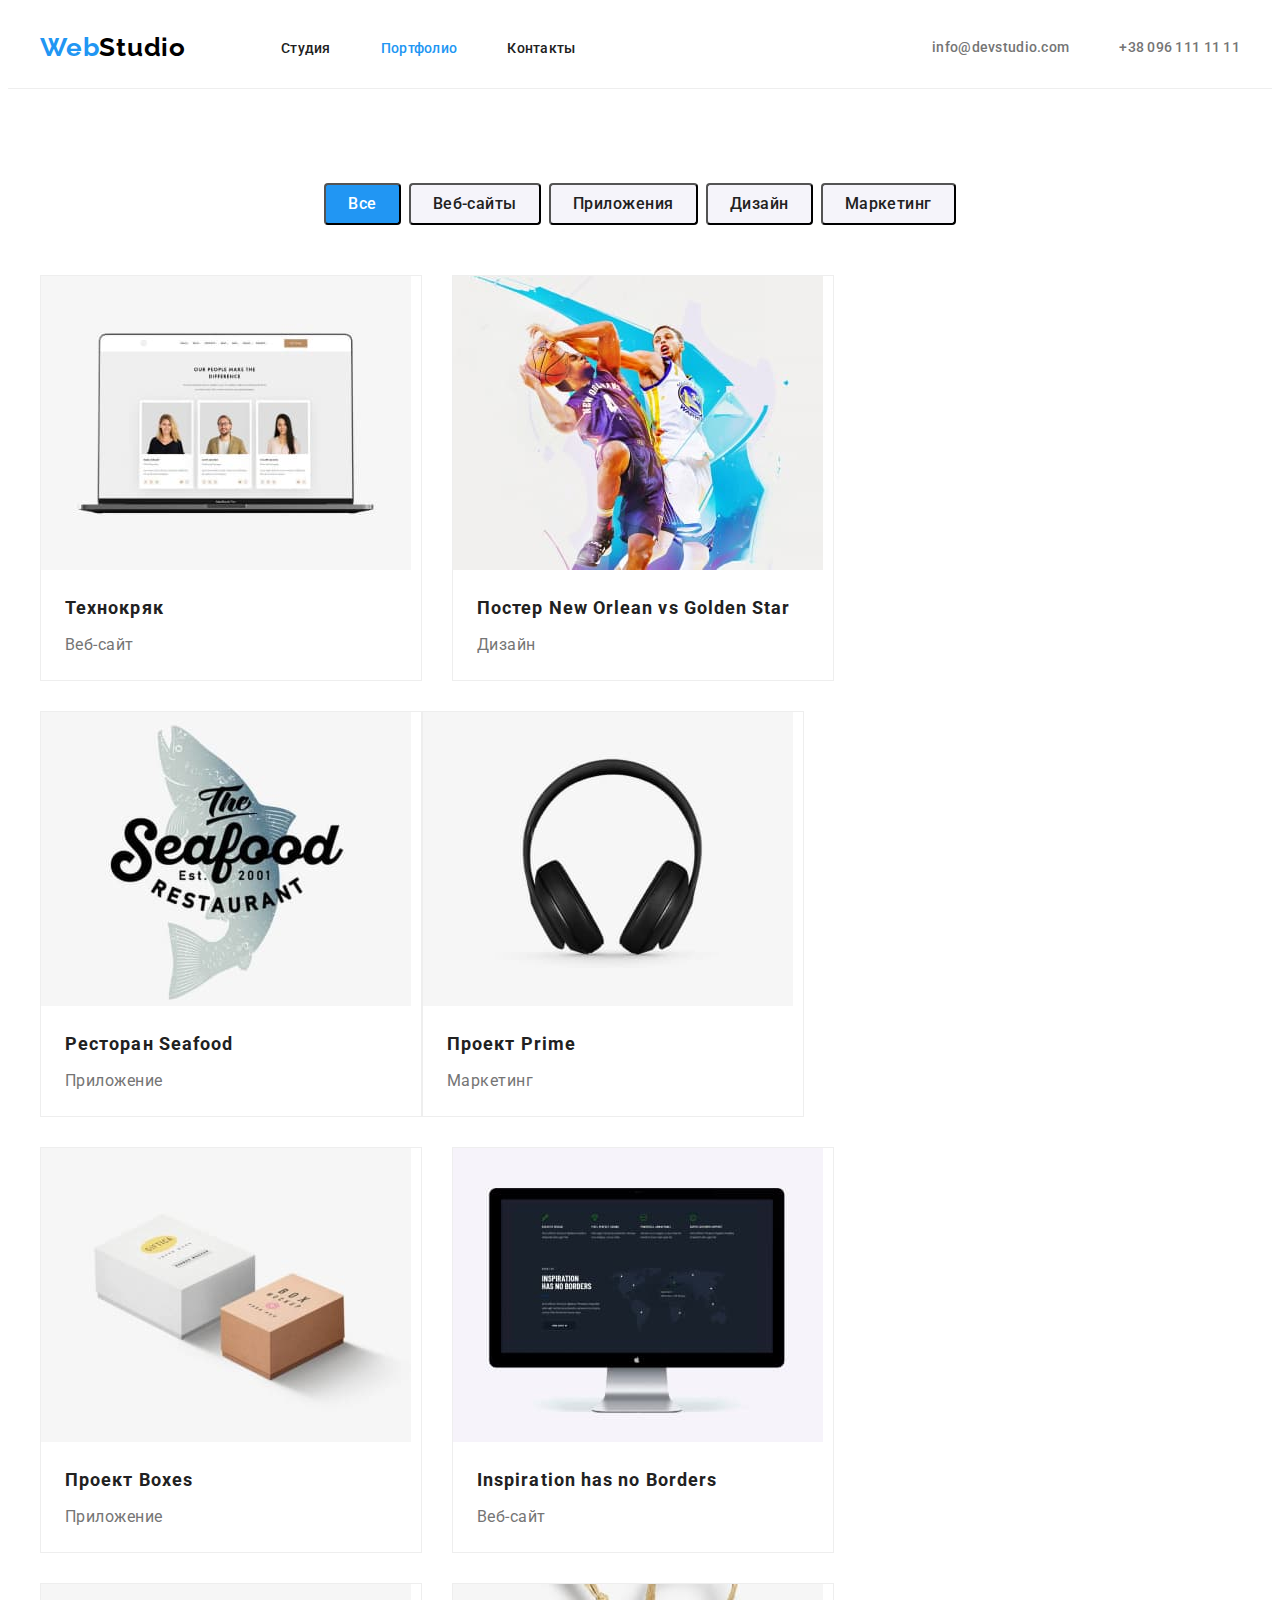
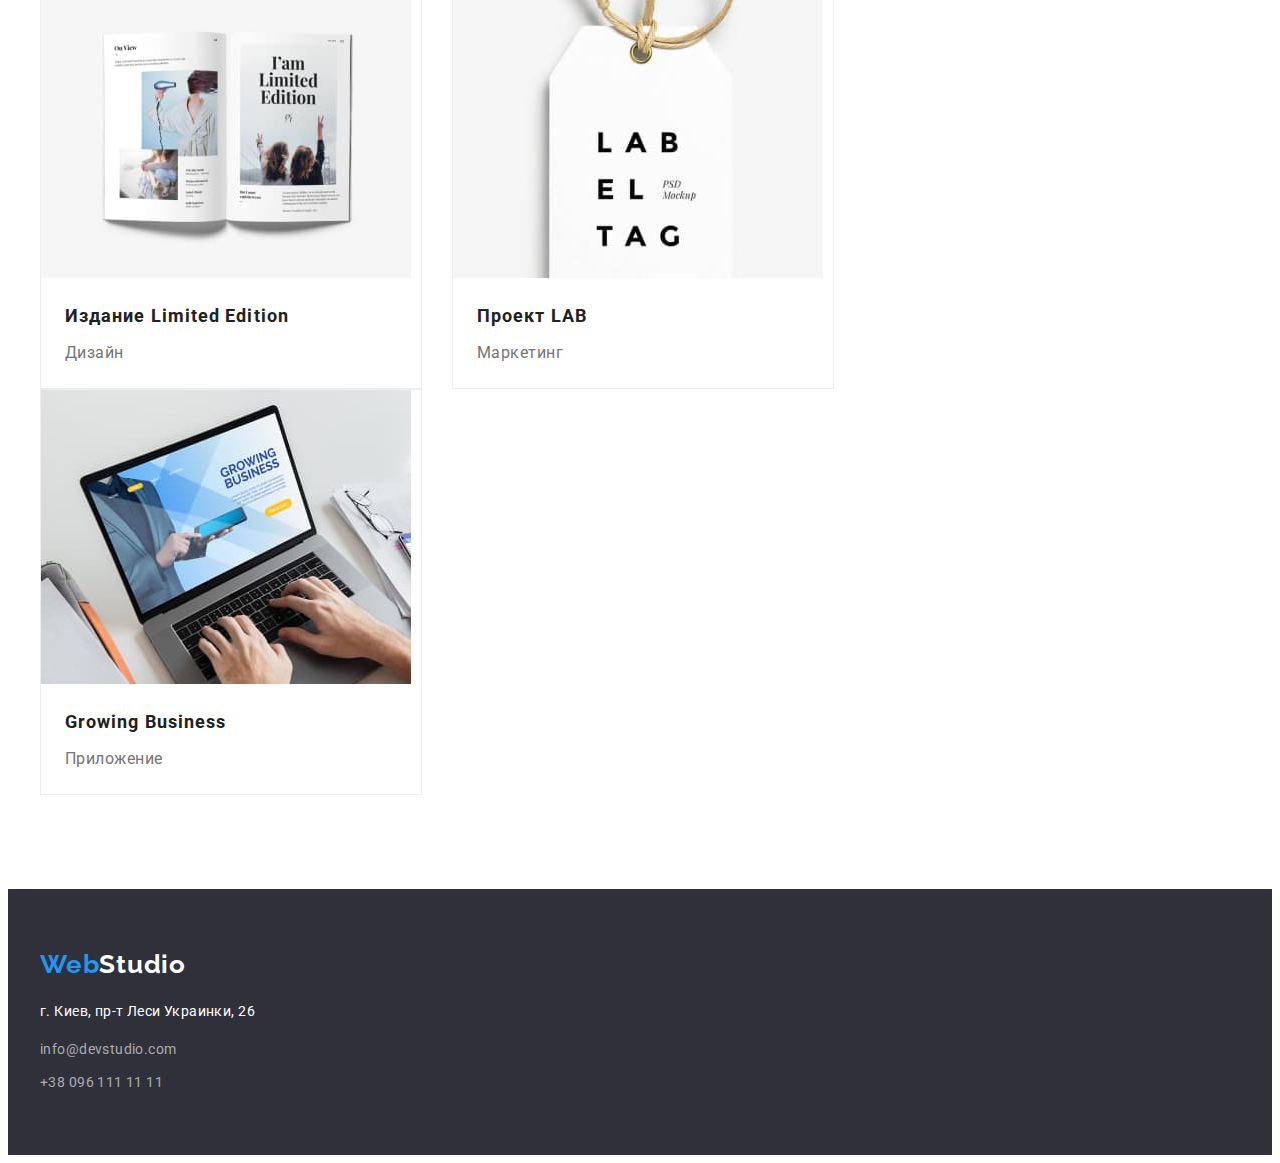
==== portfolio.html @ 924f4a83 "init from hw3" ====
<!DOCTYPE html>
<html lang="ru">
  <head>
    <meta charset="UTF-8" />
    <meta http-equiv="X-UA-Compatible" content="IE=edge" />
    <meta name="viewport" content="width=device-width, initial-scale=1.0" />
    <link rel="preconnect" href="https://fonts.googleapis.com" />
    <link rel="preconnect" href="https://fonts.gstatic.com" crossorigin />
    <link
      href="https://fonts.googleapis.com/css2?family=Raleway:wght@700&family=Roboto:wght@400;500;700;900&display=swap"
      rel="stylesheet"
    />
    <link
      rel="stylesheet"
      href="https://cdnjs.cloudflare.com/ajax/libs/modern-normalize/1.1.0/modern-normalize.min.css"
      integrity="sha512-wpPYUAdjBVSE4KJnH1VR1HeZfpl1ub8YT/NKx4PuQ5NmX2tKuGu6U/JRp5y+Y8XG2tV+wKQpNHVUX03MfMFn9Q=="
      crossorigin="anonymous"
      referrerpolicy="no-referrer"
    />

    <link rel="stylesheet" href="./css/styles.css" />
    <title>Работа 3</title>
  </head>

  <body>
    <header class="header">
      <div class="container header-nav">
        <a href="" class="webstudio-header"><span class="webstudio-accent">Web</span>Studio</a>
        <ul class="site-nav list">
          <li class="item"><a href="./index.html" class="link">Студия</a></li>
          <li class="item"><a href="" class="link current">Портфолио</a></li>
          <li class="item"><a href="" class="link">Контакты</a></li>
        </ul>
        <div class="auth-nav">
          <a class="auth-tel" href="mailto:info@devstudio.com">info@devstudio.com</a>
          <a class="auth-tel" href="tel:+380961111111">+38 096 111 11 11</a>
        </div>
      </div>
    </header>

    <main>
      <section class="section">
        <div class="container">
          <h2 class="visually-hidden">Фильтры</h2>
          <ul class="filters list">
            <li class="item"><button type="button" class="btn current">Все</button></li>
            <li class="item"><button type="button" class="btn">Веб-сайты</button></li>
            <li class="item"><button type="button" class="btn">Приложения</button></li>
            <li class="item"><button type="button" class="btn">Дизайн</button></li>
            <li class="item"><button type="button" class="btn">Маркетинг</button></li>
          </ul>

          <h2 class="visually-hidden">Проекты</h2>
          <ul class="projects list">
            <li class="item">
              <img src="./images/p-img1.jpg" width="370" alt="Проект 1" />
              <div class="project-data">
                <h3 class="title">Технокряк</h3>
                <p class="text">Веб-сайт</p>
              </div>
            </li>
            <li class="item">
              <img src="./images/p-img2.jpg" width="370" alt="Проект 2" />
              <div class="project-data">
                <h3 class="title">Постер <span lang="en">New Orlean vs Golden Star</span></h3>
                <p class="text">Дизайн</p>
              </div>
            </li>
            <li class="item">
              <img src="./images/p-img3.jpg" width="370" alt="Проект 3" />
              <div class="project-data">
                <h3 class="title">Ресторан <span lang="en">Seafood</span></h3>
                <p class="text">Приложение</p>
              </div>
            </li>
            <li class="item">
              <img src="./images/p-img4.jpg" width="370" alt="Проект 4" />
              <div class="project-data">
                <h3 class="title">Проект <span lang="en">Prime</span></h3>
                <p class="text">Маркетинг</p>
              </div>
            </li>
            <li class="item">
              <img src="./images/p-img5.jpg" width="370" alt="Проект 5" />
              <div class="project-data">
                <h3 class="title">Проект <span lang="en">Boxes</span></h3>
                <p class="text">Приложение</p>
              </div>
            </li>
            <li class="item">
              <img src="./images/p-img6.jpg" width="370" alt="Проект 6" />
              <div class="project-data">
                <h3 class="title" lang="en">Inspiration has no Borders</h3>
                <p class="text">Веб-сайт</p>
              </div>
            </li>
            <li class="item">
              <img src="./images/p-img7.jpg" width="370" alt="Проект 7" />
              <div class="project-data">
                <h3 class="title">Издание <span lang="en">Limited Edition</span></h3>
                <p class="text">Дизайн</p>
              </div>
            </li>
            <li class="item">
              <img src="./images/p-img8.jpg" width="370" alt="Проект 8" />
              <div class="project-data">
                <h3 class="title">Проект <span lang="en">LAB</span></h3>
                <p class="text">Маркетинг</p>
              </div>
            </li>
            <li class="item">
              <img src="./images/p-img9.jpg" width="370" alt="Проект 9" />
              <div class="project-data">
                <h3 class="title" lang="en">Growing Business</h3>
                <p class="text">Приложение</p>
              </div>
            </li>
          </ul>
        </div>
      </section>
    </main>

    <footer class="section footer">
      <div class="container">
        <a href="" class="webstudio-footer link"><span class="webstudio-accent">Web</span>Studio</a>
        <address>
          <p class="footer-address">г. Киев, пр-т Леси Украинки, 26</p>
          <a class="footer-tel" href="mailto:info@devstudio.com">info@devstudio.com</a>
          <a class="footer-tel" href="tel:+380961111111">+38 096 111 11 11</a>
        </address>
      </div>
    </footer>
  </body>
</html>
---- css/styles.css ----
:root {
  --main-color: #757575;
  --main-bg-color: #ffffff;
  --webstudio-header-color: #000000;
  --webstudio-footer-color: #ffffff;
  --accent-color: #2196f3;
  --title-color: #212121;
  --dark-bg-color: #2f303a;
  --hero-title-color: #ffffff;
  --btn-text-color: #ffffff;
  --btn-bg-color: #f5f4fa;
  --feature-title-color: #212121;
  --team-bg-color: #f5f4fa;
  --team-card-color: #ffffff;
  --footer-addr-color: #ffffff;
  --footer-tel-color: rgba(255, 255, 255, 0.6);
  --border-color: #eeeeee;
}

.visually-hidden {
  position: absolute;
  white-space: nowrap;
  width: 1px;
  height: 1px;
  overflow: hidden;
  border: 0;
  padding: 0;
  clip: rect(0 0 0 0);
  clip-path: inset(50%);
  margin: -1px;
}

body {
  font-family: 'Roboto', Tahoma, sans-serif;

  /* letter-spacing: -0.015em;
  font-size: 18px;
  line-height: 1.67; */

  /* Основной цвет - цвет абзацев */
  color: var(--main-color);
  /* Основной фон страницы */
  background-color: var(--main-bg-color);
}

/* Утилиты */

/* Убираем точки и паддинги у списков */
.list {
  padding: 0;
  margin: 0;
  list-style: none;
}

/* Контейнер */
.container {
  margin-left: auto;
  margin-right: auto;
  width: 1200px;
  padding-left: 15px;
  padding-right: 15px;
  /* outline: 2px solid tomato; */
}

img {
  display: block;
  max-width: 100%;
  height: auto;
}

/* ---------------------HEADER--------------------- */

.webstudio-header {
  padding-top: 24px;
  padding-bottom: 25px;

  font-family: 'Raleway', Tahoma, sans-serif;
  font-weight: 700;
  font-size: 26px;
  line-height: 1.19;
  letter-spacing: 0.03em;

  color: var(--webstudio-header-color);

  text-decoration: none;
}

.webstudio-accent {
  color: var(--accent-color);
}

.header {
  border-bottom: 1px solid var(--border-color);
}
.header-nav {
  display: flex;
  align-items: center;
}

.site-nav {
  display: flex;
  margin-left: 95px;
}

.site-nav .item + .item {
  margin-left: 50px;
}

.site-nav .link {
  padding-top: 32px;
  padding-bottom: 32px;

  font-weight: 500;
  font-size: 14px;
  line-height: 1.14;
  letter-spacing: 0.02em;

  color: var(--title-color);

  text-decoration: none;
}

.site-nav .link:hover,
.site-nav .link:focus {
  color: var(--accent-color);
}

.site-nav .link.current {
  color: var(--accent-color);
}

.auth-nav {
  display: flex;
  margin-left: auto;
}

.auth-nav .auth-tel + .auth-tel {
  margin-left: 50px;
}

.auth-tel {
  padding-top: 32px;
  padding-bottom: 32px;

  font-weight: 500;
  font-size: 14px;
  line-height: 1.14;
  letter-spacing: 0.02em;

  color: inherit;

  text-decoration: none;
}

.auth-tel:hover,
.auth-tel:focus {
  color: var(--accent-color);
}

/* ---------------------HERO--------------------- */

.hero {
  padding-top: 200px;
  padding-bottom: 200px;
  text-align: center;

  background-color: var(--dark-bg-color);
}

.hero-title {
  margin-top: 0;
  margin-bottom: 30px;

  font-weight: 900;
  font-size: 44px;
  line-height: 1.36;
  letter-spacing: 0.06em;
  text-transform: uppercase;

  color: var(--hero-title-color);
}

.hero-btn {
  display: inline-block;
  padding: 10px 32px;
  min-width: 200px;

  font-family: inherit;
  font-weight: 700;
  font-size: 16px;
  line-height: 1.88;
  letter-spacing: 0.06em;

  color: var(--btn-text-color);
  background-color: var(--accent-color);

  cursor: pointer;
}

/* ---------------------SECTION--------------------- */

.section {
  padding-top: 94px;
}

.section-padding-bottom {
  padding-bottom: 94px;
}

.section-title {
  margin-top: 0;
  margin-bottom: 50px;

  font-size: 36px;
  line-height: 1.17;
  text-align: center;
  letter-spacing: 0.03em;
  color: var(--title-color);
}

/* ---------------------FEATURE--------------------- */

.feature-list {
  display: flex;
  flex-wrap: wrap;
}

.feature-list .item {
  width: 270px;
}

.feature-list .item + .item {
  margin-left: 30px;
}

.feature-list .title {
  margin-top: 0px;
  margin-bottom: 10px;

  font-size: 14px;
  line-height: 16px;
  letter-spacing: 0.03em;
  text-transform: uppercase;
  color: var(--title-color);
}

.feature-list .text {
  margin-top: 0;
  margin-bottom: 0;

  font-size: 14px;
  line-height: 1.71;
  letter-spacing: 0.03em;
}

/* ---------------------WORK--------------------- */

.work-list {
  display: flex;
  flex-wrap: wrap;
}

.work-list .item {
  width: 370px;
}

.work-list .item + .item {
  margin-left: 30px;
}

/* ---------------------TEAM--------------------- */

.team-list {
  display: flex;
  flex-wrap: wrap;
}

.team-list .item {
  width: 270px;

  border-radius: 0px 0px 4px 4px;
  border: 1px solid var(--border-color);
}

.team-list .item + .item {
  margin-left: 30px;
}

.team {
  padding-top: 30px;
  padding-bottom: 30px;
  margin-top: 0px;

  background-color: var(--team-card-color);
}

.team-add {
  padding-bottom: 94px;
  background-color: var(--team-bg-color);
}

.team-list .title {
  margin-top: 0;
  margin-bottom: 10px;

  font-weight: 500;
  font-size: 16px;
  line-height: 1.19;
  text-align: center;
  letter-spacing: 0.03em;
  color: var(--title-color);
}

.team-list .text {
  margin: 0;
  font-size: 16px;
  line-height: 1.19;
  text-align: center;
  letter-spacing: 0.03em;
}

/* ---------------------FOOTER--------------------- */

.footer {
  display: block;

  padding-top: 60px;
  padding-bottom: 60px;
  margin: 0;

  background-color: var(--dark-bg-color);
}

.webstudio-footer {
  font-family: 'Raleway', Tahoma, sans-serif;
  font-weight: 700;
  font-size: 26px;
  line-height: 1.19;
  letter-spacing: 0.03em;
  color: var(--webstudio-footer-color);
  text-decoration: none;
}

.footer-address {
  margin-top: 20px;

  font-size: 14px;
  line-height: 1.71;
  letter-spacing: 0.03em;
  font-style: normal;
  color: var(--footer-addr-color);
}

.footer-tel {
  margin-top: 9px;

  display: block;
  font-size: 14px;
  line-height: 1.71;
  letter-spacing: 0.03em;
  font-style: normal;
  color: var(--footer-tel-color);

  text-decoration: none;
}

.footer-tel:hover,
.footer-tel:focus {
  color: var(--accent-color);
}

/* ---------------------PORTFOLIO--------------------- */

.filters {
  display: flex;
  flex-wrap: wrap;
  justify-content: center;
  margin-bottom: 50px;
}

.filters .item + .item {
  margin-left: 8px;
}

.filters .btn {
  padding: 6px 22px;
  border-radius: 4px;
  min-width: 73px;
  font-family: inherit;
  font-weight: 500;
  font-size: 16px;
  line-height: 1.62;
  text-align: center;
  letter-spacing: 0.03em;
  cursor: pointer;
  color: var(--title-color);
  background-color: var(--btn-bg-color);
}

.filters .btn:hover,
.filters .btn:focus,
.filters .btn.current {
  color: var(--btn-text-color);
  background-color: var(--accent-color);
}

.projects {
  display: flex;
  flex-wrap: wrap;

  margin: 0 0 94px 0;
}

.projects .item {
  width: calc((100% - 60px) / 3);

  margin: 0;

  border: 1px solid var(--border-color);
}

.projects .item:not(:nth-child(3n)) {
  margin-right: 30px;
}

.projects .item:not(:nth-last-child(-n + 3)) {
  margin-bottom: 30px;
}

.project-data {
  padding: 20px 24px;
}

.project-data .title {
  margin: 0;
  font-size: 18px;
  line-height: 2;
  letter-spacing: 0.06em;
  color: var(--title-color);
}

.project-data .text {
  margin: 4px 0 0 0;

  font-size: 16px;
  line-height: 1.88;
  letter-spacing: 0.03em;
}
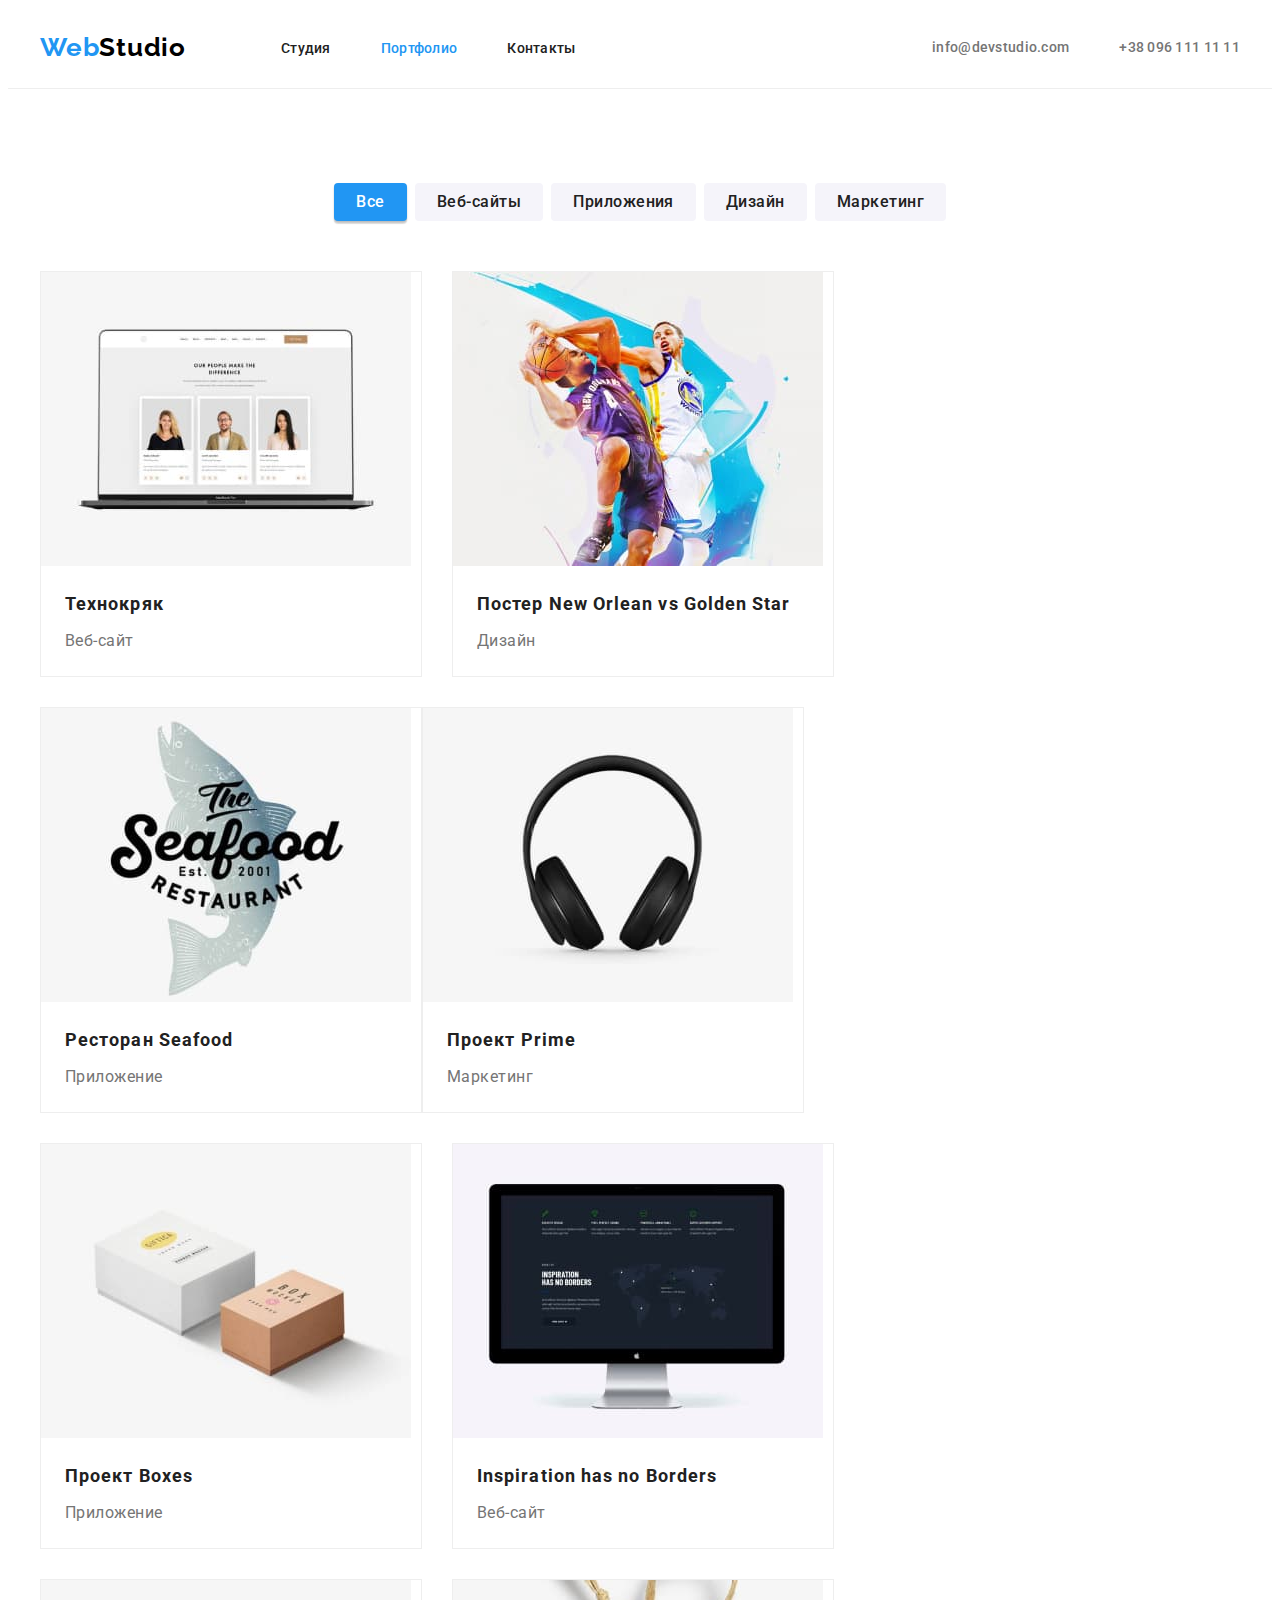
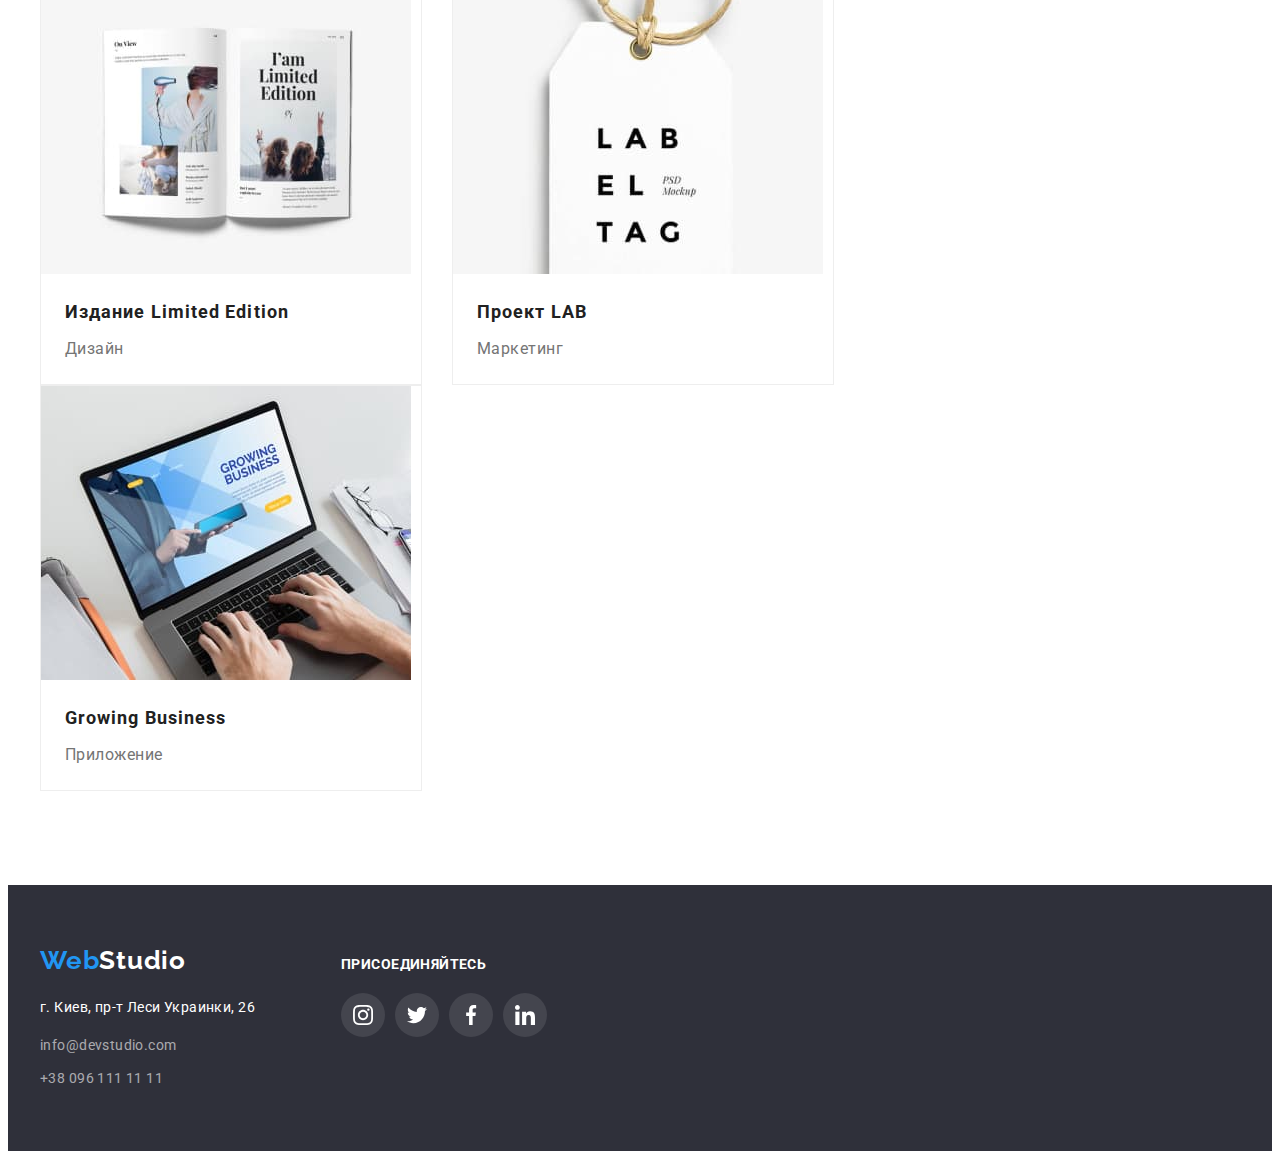
==== commit 7d3cd9d0: "ready for check" ====
--- a/portfolio.html
+++ b/portfolio.html
@@ -43,11 +43,11 @@
         <div class="container">
           <h2 class="visually-hidden">Фильтры</h2>
           <ul class="filters list">
-            <li class="item"><button type="button" class="btn current">Все</button></li>
-            <li class="item"><button type="button" class="btn">Веб-сайты</button></li>
-            <li class="item"><button type="button" class="btn">Приложения</button></li>
-            <li class="item"><button type="button" class="btn">Дизайн</button></li>
-            <li class="item"><button type="button" class="btn">Маркетинг</button></li>
+            <li class="filter-item"><button type="button" class="btn current">Все</button></li>
+            <li class="filter-item"><button type="button" class="btn">Веб-сайты</button></li>
+            <li class="filter-item"><button type="button" class="btn">Приложения</button></li>
+            <li class="filter-item"><button type="button" class="btn">Дизайн</button></li>
+            <li class="filter-item"><button type="button" class="btn">Маркетинг</button></li>
           </ul>
 
           <h2 class="visually-hidden">Проекты</h2>
@@ -120,14 +120,49 @@
       </section>
     </main>
 
-    <footer class="section footer">
-      <div class="container">
-        <a href="" class="webstudio-footer link"><span class="webstudio-accent">Web</span>Studio</a>
-        <address>
-          <p class="footer-address">г. Киев, пр-т Леси Украинки, 26</p>
-          <a class="footer-tel" href="mailto:info@devstudio.com">info@devstudio.com</a>
-          <a class="footer-tel" href="tel:+380961111111">+38 096 111 11 11</a>
-        </address>
+    <footer class="footer">
+      <div class="footer-data container">
+        <div class="footer-left">
+          <a href="" class="webstudio-footer link"><span class="webstudio-accent">Web</span>Studio</a>
+          <address>
+            <p class="footer-address">г. Киев, пр-т Леси Украинки, 26</p>
+            <a class="footer-tel" href="mailto:info@devstudio.com">info@devstudio.com</a>
+            <a class="footer-tel" href="tel:+380961111111">+38 096 111 11 11</a>
+          </address>
+        </div>
+        <div class="footer-right">
+          <h2 class="footer-join">присоединяйтесь</h2>
+          <ul class="join-soc-list list">
+            <li class="join-soc-item">
+              <a href="" class="join-soc-link">
+                <svg class="join-soc-icon" width="20" height="20">
+                  <use href="./images/icons.svg#icon-instagram"></use>
+                </svg>
+              </a>
+            </li>
+            <li class="join-soc-item">
+              <a href="" class="join-soc-link">
+                <svg class="join-soc-icon" width="20" height="20">
+                  <use href="./images/icons.svg#icon-twitter"></use>
+                </svg>
+              </a>
+            </li>
+            <li class="join-soc-item">
+              <a href="" class="join-soc-link">
+                <svg class="join-soc-icon" width="20" height="20">
+                  <use href="./images/icons.svg#icon-facebook"></use>
+                </svg>
+              </a>
+            </li>
+            <li class="join-soc-item">
+              <a href="" class="join-soc-link">
+                <svg class="join-soc-icon" width="20" height="20">
+                  <use href="./images/icons.svg#icon-linkedin"></use>
+                </svg>
+              </a>
+            </li>
+          </ul>
+        </div>
       </div>
     </footer>
   </body>
--- a/css/styles.css
+++ b/css/styles.css
@@ -7,6 +7,7 @@
   --title-color: #212121;
   --dark-bg-color: #2f303a;
   --hero-title-color: #ffffff;
+  --hero-bg-color: rgba(47, 48, 58, 0.4);
   --btn-text-color: #ffffff;
   --btn-bg-color: #f5f4fa;
   --feature-title-color: #212121;
@@ -15,6 +16,8 @@
   --footer-addr-color: #ffffff;
   --footer-tel-color: rgba(255, 255, 255, 0.6);
   --border-color: #eeeeee;
+  --logo-color: #AFB1B8;
+  --join-bg-color: rgba(255, 255, 255, 0.1);
 }
 
 .visually-hidden {
@@ -33,10 +36,6 @@
 body {
   font-family: 'Roboto', Tahoma, sans-serif;
 
-  /* letter-spacing: -0.015em;
-  font-size: 18px;
-  line-height: 1.67; */
-
   /* Основной цвет - цвет абзацев */
   color: var(--main-color);
   /* Основной фон страницы */
@@ -132,6 +131,7 @@
 .auth-nav {
   display: flex;
   margin-left: auto;
+  fill: var(--main-color);
 }
 
 .auth-nav .auth-tel + .auth-tel {
@@ -139,6 +139,9 @@
 }
 
 .auth-tel {
+  display: flex;
+  align-items:center;
+
   padding-top: 32px;
   padding-bottom: 32px;
 
@@ -153,18 +156,32 @@
 }
 
 .auth-tel:hover,
-.auth-tel:focus {
+.auth-tel:focus,
+.ico-tel:hover,
+.ico-tel:focus {
   color: var(--accent-color);
-}
+  fill: var(--accent-color);
+}
+
+.ico-tel {
+  margin-right: 10px;
+ }
 
 /* ---------------------HERO--------------------- */
 
 .hero {
   padding-top: 200px;
   padding-bottom: 200px;
+  margin: 0 auto;
   text-align: center;
 
   background-color: var(--dark-bg-color);
+  background-image: linear-gradient(var(--hero-bg-color), var(--hero-bg-color)), url(../images/hero-bg.jpg);
+
+  background-size: cover;
+  background-position: center;
+  background-repeat: no-repeat;
+  max-width: 1600px;
 }
 
 .hero-title {
@@ -233,6 +250,14 @@
   margin-left: 30px;
 }
 
+.feature-ico {
+  background-color: var(--team-bg-color);
+  border-radius: 4px;
+  padding: 25px 100px;
+  margin-top: 0px;
+  margin-bottom: 30px;
+}
+
 .feature-list .title {
   margin-top: 0px;
   margin-bottom: 10px;
@@ -279,7 +304,10 @@
   width: 270px;
 
   border-radius: 0px 0px 4px 4px;
-  border: 1px solid var(--border-color);
+
+  box-shadow: 0px 1px 3px rgba(0, 0, 0, 0.12),
+  0px 1px 1px rgba(0, 0, 0, 0.14),
+  0px 2px 1px rgba(0, 0, 0, 0.2);
 }
 
 .team-list .item + .item {
@@ -290,7 +318,6 @@
   padding-top: 30px;
   padding-bottom: 30px;
   margin-top: 0px;
-
   background-color: var(--team-card-color);
 }
 
@@ -312,23 +339,88 @@
 }
 
 .team-list .text {
-  margin: 0;
+  margin-top: 0;
+  margin-bottom: 16px;
   font-size: 16px;
   line-height: 1.19;
   text-align: center;
   letter-spacing: 0.03em;
 }
 
+.team-soc-list {
+  display: flex;
+  justify-content: center;
+  align-items: center;
+}
+
+
+.team-soc-item+.team-soc-item {
+  margin-left: 10px;
+}
+
+.team-soc-link {
+  width: 44px;
+  height: 44px;
+  background-color: var(--team-card-color);
+  border-radius: 50%;
+  display: flex;
+  justify-content: center;
+  align-items: center;
+  fill: var(--logo-color);
+}
+
+.team-soc-icon:hover,
+.team-soc-link:hover {
+  background-color: var(--accent-color);
+  fill: var(--team-card-color);
+  color: var(--team-card-color);
+}
+
+
+/* ---------------------CLIENTS--------------------- */
+
+.clients-list {
+  display: flex;
+  justify-content: center;
+  align-items: center;
+}
+
+.client-link {
+  display: block;
+  width: 170px;
+  height: 92px;
+  border: 1px solid var(--logo-color);
+  border-radius: 4px;
+  padding: 16px 32px;
+  fill: var(--logo-color);
+}
+
+.client-item+.client-item {
+  margin-left: 30px;
+}
+
+.client-link:hover {
+  border: 1px solid var(--accent-color);
+  fill: var(--accent-color);
+}
+
 /* ---------------------FOOTER--------------------- */
 
 .footer {
-  display: block;
-
   padding-top: 60px;
   padding-bottom: 60px;
-  margin: 0;
+  margin: 0 auto;
 
   background-color: var(--dark-bg-color);
+}
+
+.footer-data {
+  display: flex;
+}
+
+.footer-left {
+  width: 231px;
+  margin-right: 70px;
 }
 
 .webstudio-footer {
@@ -369,6 +461,47 @@
   color: var(--accent-color);
 }
 
+.footer-right {
+  margin-top: 12px;
+}
+
+.footer-join {
+    margin-top: 0;
+    margin-bottom: 20px;
+    font-size: 14px;
+    line-height: 1.14;
+    letter-spacing: 0.03em;
+    text-transform: uppercase;
+  
+    color: var(--footer-addr-color);
+}
+
+.join-soc-list {
+  display: flex;
+  justify-content: center;
+  align-items: center;
+}
+
+
+.join-soc-item+.join-soc-item {
+  margin-left: 10px;
+}
+
+.join-soc-link {
+  width: 44px;
+  height: 44px;
+  background-color: var(--join-bg-color);
+  border-radius: 50%;
+  display: flex;
+  justify-content: center;
+  align-items: center;
+  fill: var(--footer-addr-color);
+}
+
+.join-soc-icon:hover,
+.join-soc-link:hover {
+  background-color: var(--accent-color);
+}
 /* ---------------------PORTFOLIO--------------------- */
 
 .filters {
@@ -378,11 +511,15 @@
   margin-bottom: 50px;
 }
 
-.filters .item + .item {
+.filter-item + .filter-item {
   margin-left: 8px;
 }
 
-.filters .btn {
+.filter-item .btn {
+  -webkit-appearance: none;
+  -moz-appearance: none;
+  appearance: none;
+  border: 0;
   padding: 6px 22px;
   border-radius: 4px;
   min-width: 73px;
@@ -397,11 +534,14 @@
   background-color: var(--btn-bg-color);
 }
 
-.filters .btn:hover,
-.filters .btn:focus,
-.filters .btn.current {
+.filter-item .btn:hover,
+.filter-item .btn:focus,
+.filter-item .btn.current {
   color: var(--btn-text-color);
   background-color: var(--accent-color);
+  box-shadow: 0px 3px 1px 0 rgba(0, 0, 0, 0.1),
+  0px 1px 2px 0 rgba(0, 0, 0, 0.08),
+  0px 2px 2px 0 rgba(0, 0, 0, 0.12);
 }
 
 .projects {
@@ -446,3 +586,10 @@
   line-height: 1.88;
   letter-spacing: 0.03em;
 }
+
+.projects .item:hover {
+  box-shadow: 0px 1px 1px rgba(0, 0, 0, 0.12),
+  0px 4px 4px rgba(0, 0, 0, 0.06),
+  1px 4px 6px rgba(0, 0, 0, 0.16);
+}
+
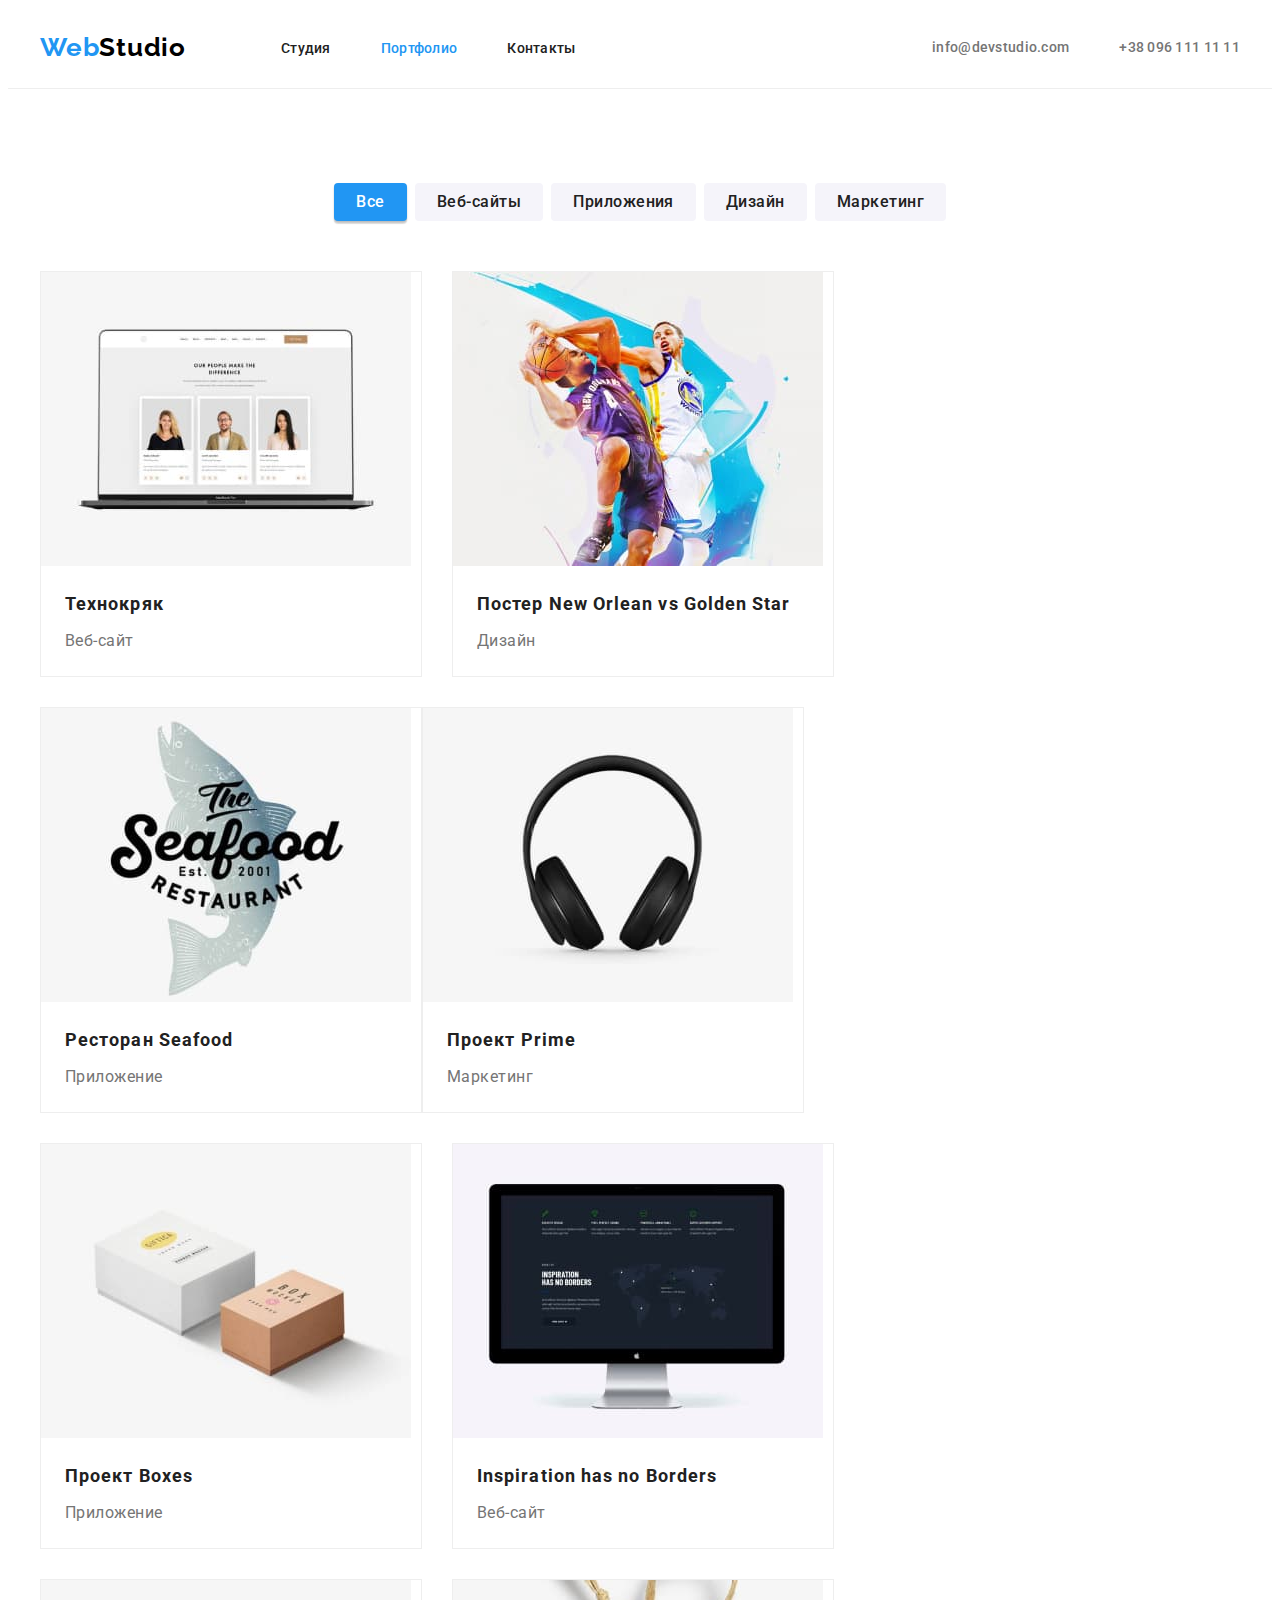
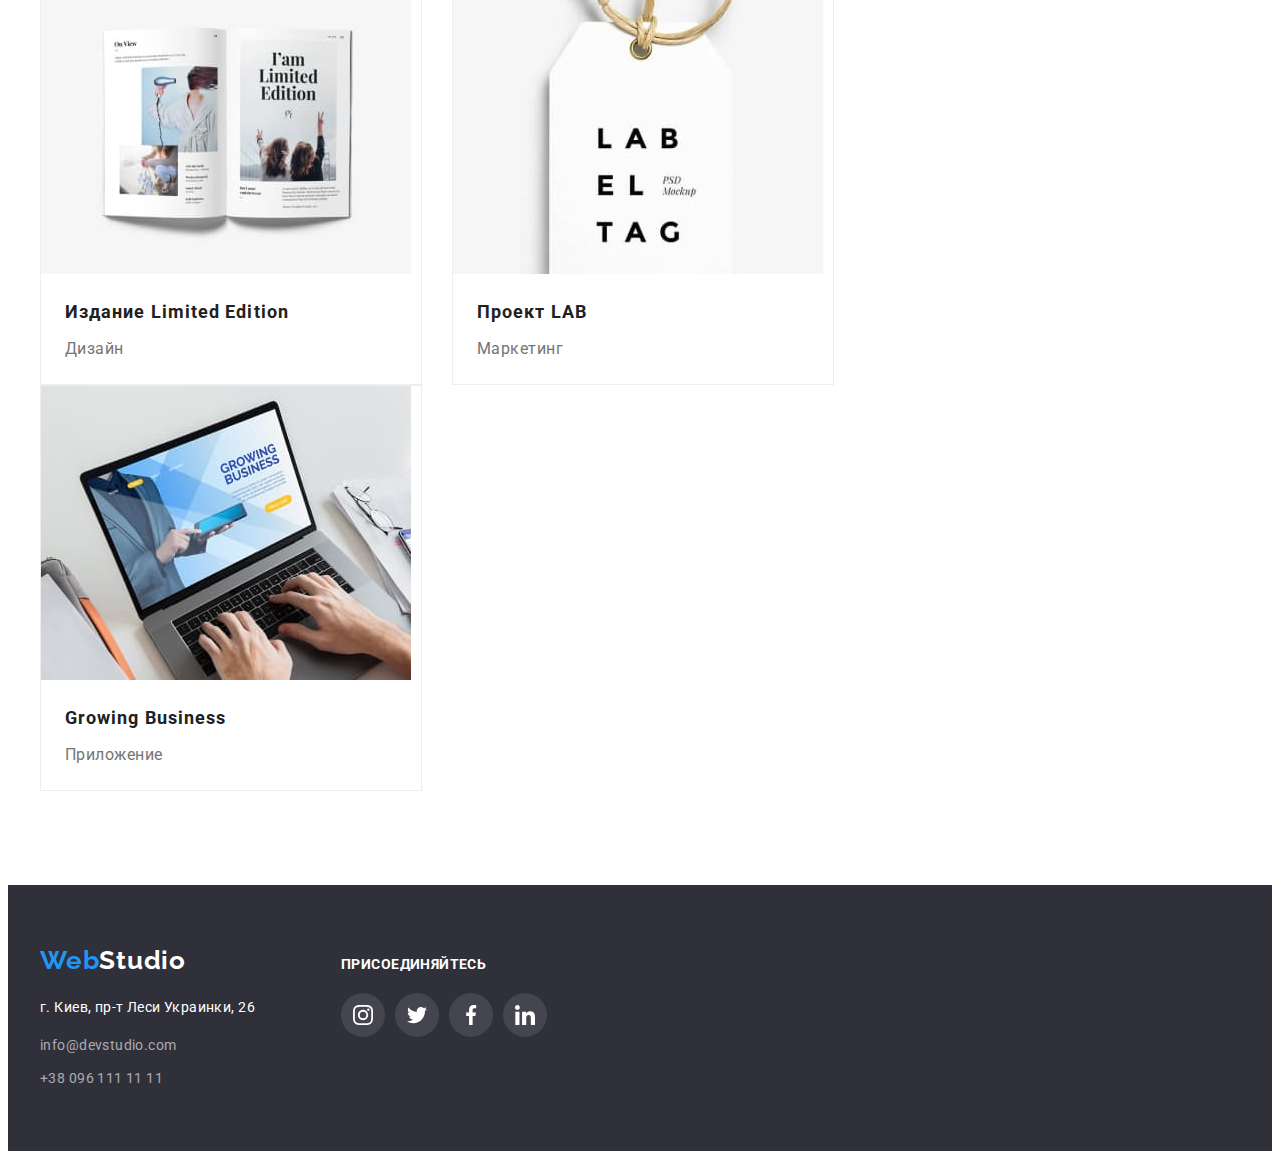
==== commit 6fcef190: "same corrections" ====
--- a/portfolio.html
+++ b/portfolio.html
@@ -19,7 +19,7 @@
     />
 
     <link rel="stylesheet" href="./css/styles.css" />
-    <title>Работа 3</title>
+    <title>Работа 4</title>
   </head>
 
   <body>
